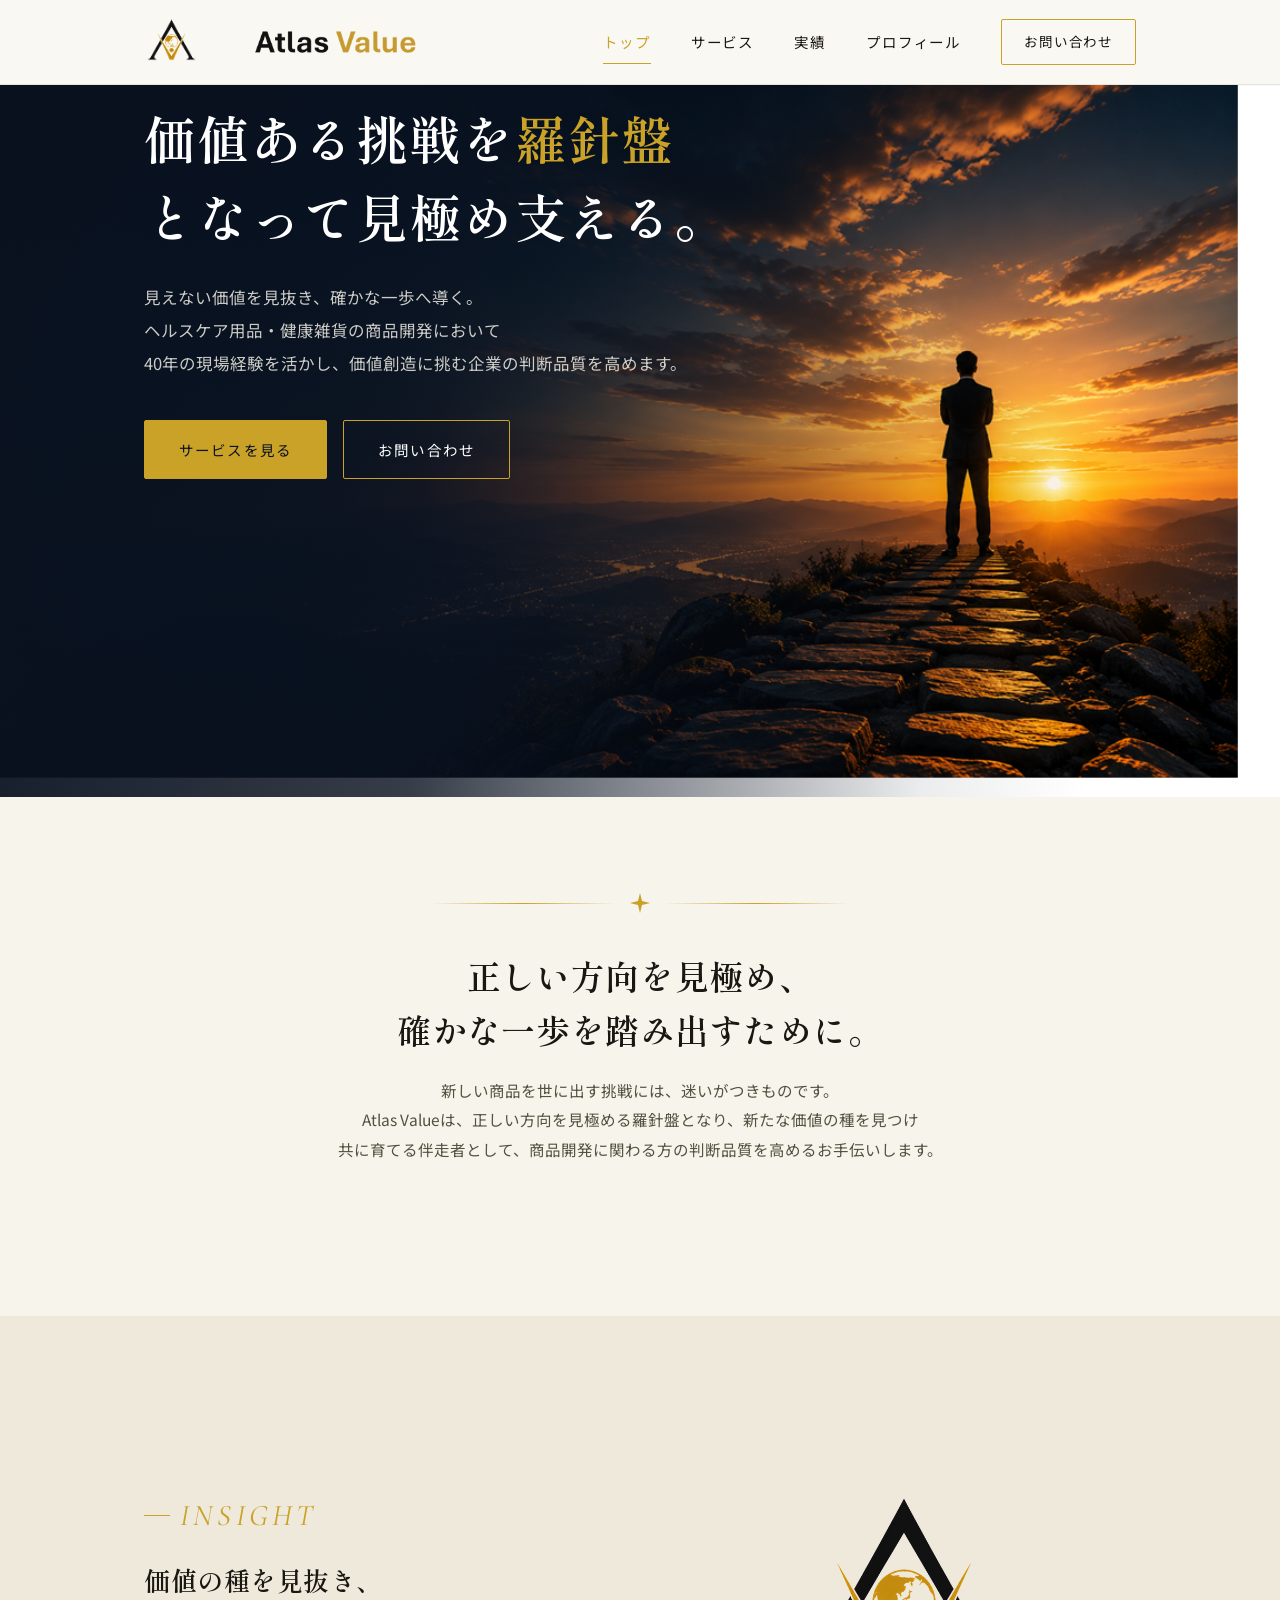
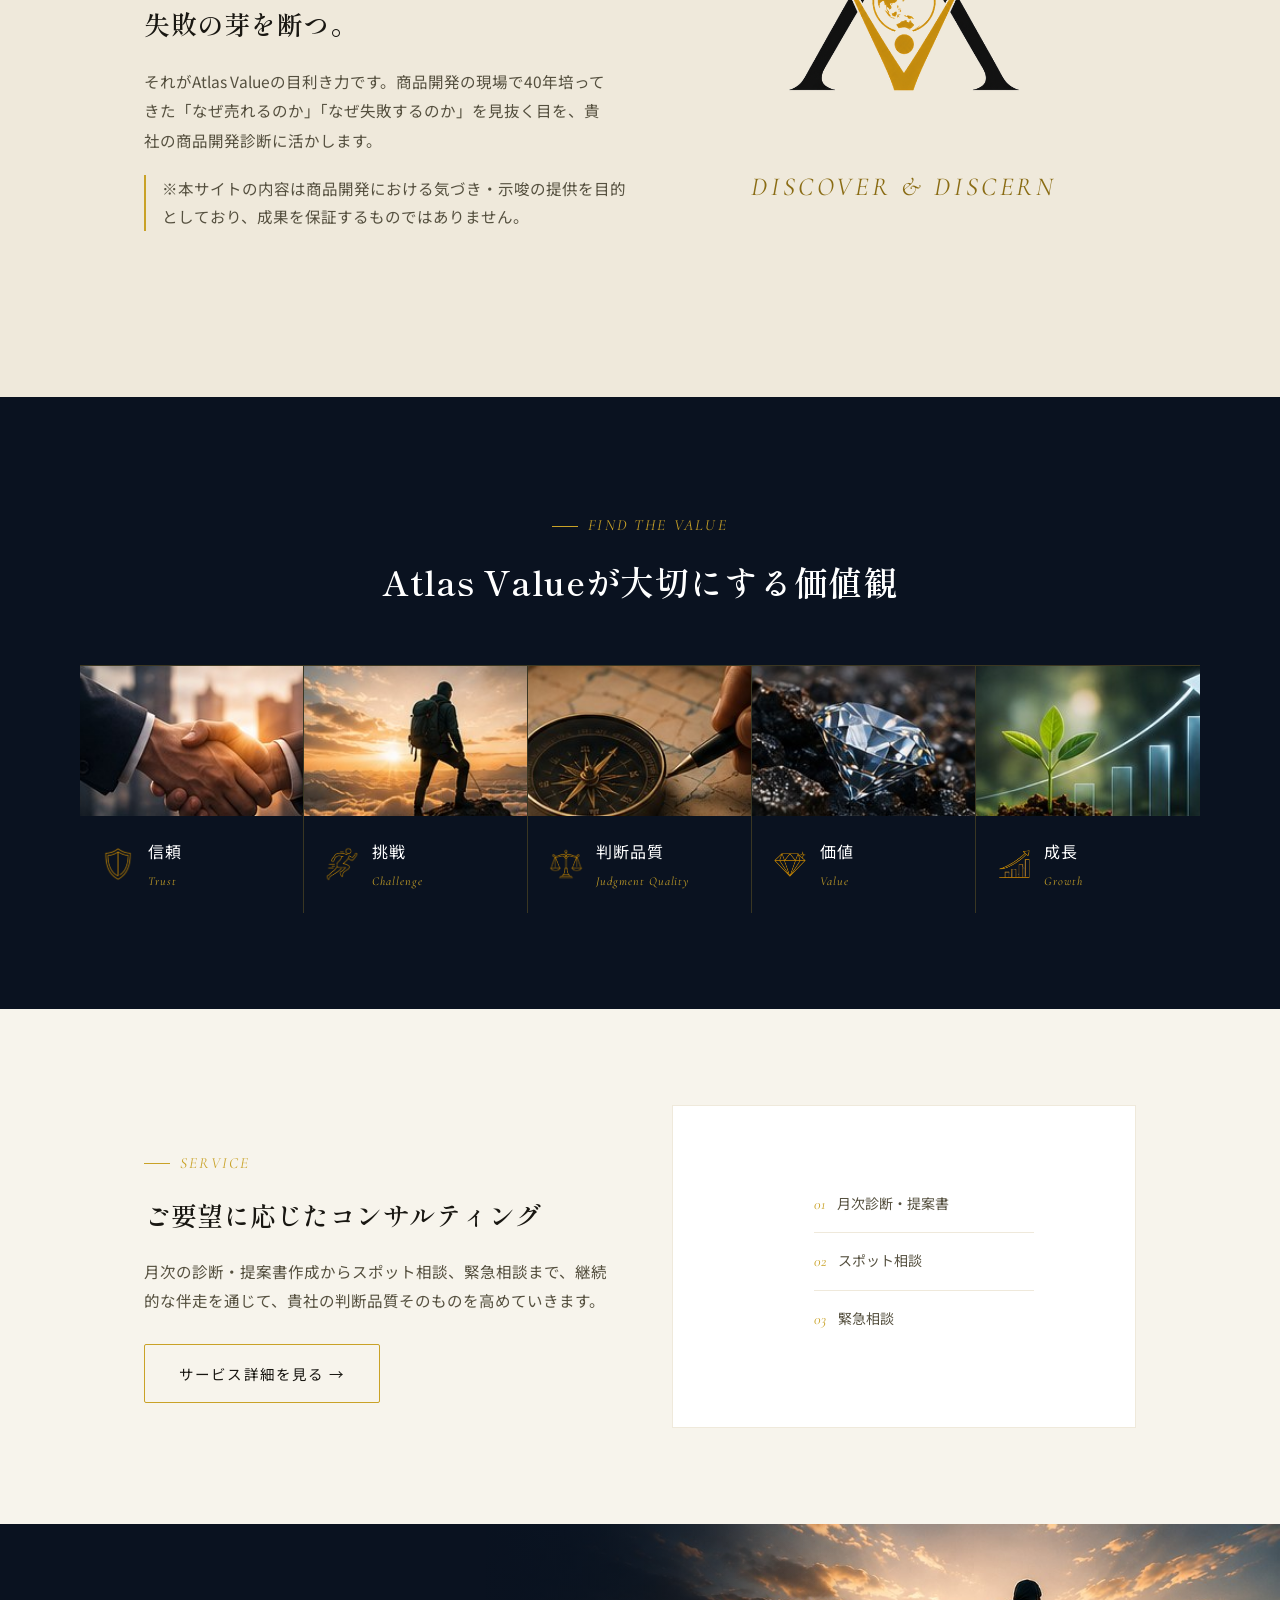
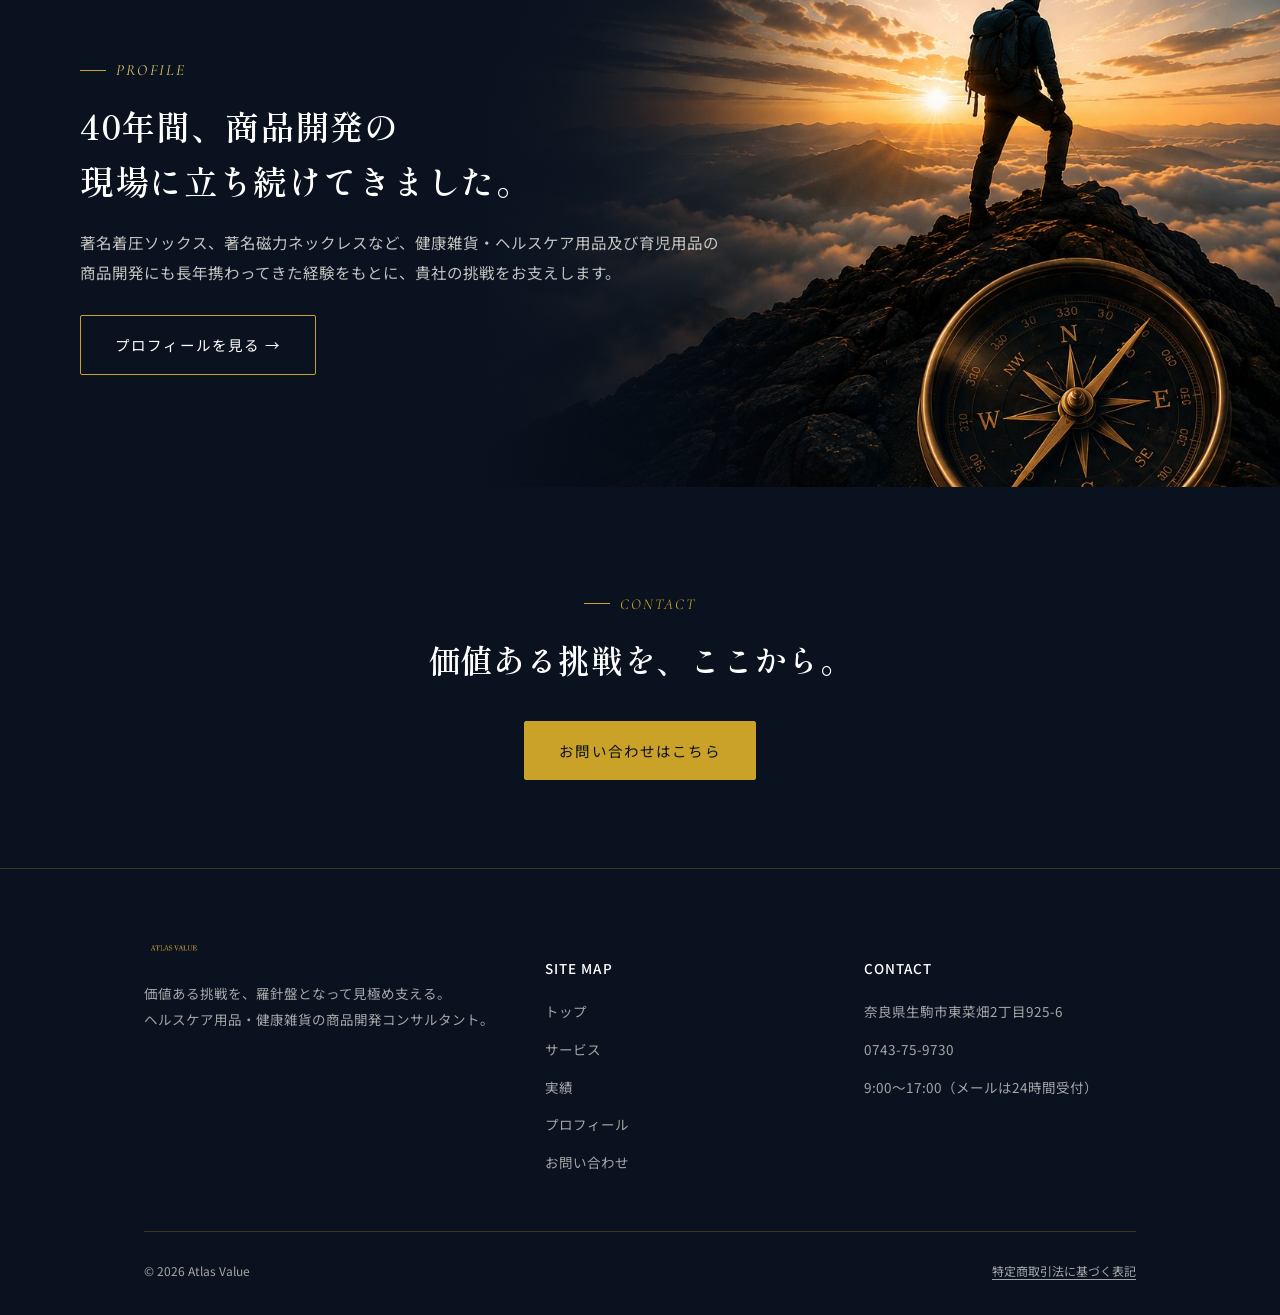
==== index.html @ 28e2bb45 "Add files via upload" ====
<!DOCTYPE html>
<html lang="ja">
<head>
<meta charset="UTF-8">
<meta name="viewport" content="width=device-width, initial-scale=1.0">
<title>Atlas Value（アトラスバリュー）| 価値ある挑戦を羅針盤となって見極め支える。</title>
<meta name="description" content="Atlas Valueは、ヘルスケア用品・健康雑貨の商品開発に40年携わってきた経験をもとに、中小企業の商品開発診断を伴走支援するコンサルティングです。">
<link rel="icon" href="favicon.png">
<link rel="stylesheet" href="css/style.css?v=19">
</head>
<body>

<header class="site-header">
  <div class="wrap">
    <a href="index.html" class="brand">
      <img src="images/logo-mark-dark.png" alt="Atlas Value" class="mark">
      <img src="images/logo-wordmark-sans-dark.png" alt="Atlas Value" class="wordmark">
    </a>
    <nav class="main-nav">
      <a href="index.html" class="current">トップ</a>
      <a href="service.html">サービス</a>
      <a href="results.html">実績</a>
      <a href="profile.html">プロフィール</a>
      <a href="contact.html#form" class="nav-cta">お問い合わせ</a>
    </nav>
  </div>
</header>

<section class="hero hero-image">
  <img src="brand-assets/01_Hero_BrandBoard.png" alt="" class="hero-bg-photo">
  <div class="hero-photo-overlay"></div>
  <div class="wrap">
    <div class="hero-copy">
      <p class="eyebrow">ATLAS VALUE</p>
      <h1>価値ある挑戦を<span class="accent">羅針盤</span><br class="br-desktop">となって<br class="br-mobile">見極め支える。</h1>
      <p class="lead">見えない価値を見抜き、確かな一歩へ導く。<br class="br-desktop">ヘルスケア用品・健康雑貨の商品開発において<br class="br-desktop">40年の現場経験を活かし、価値創造に挑む企業の判断品質を高めます。</p>
      <div class="hero-actions">
        <a href="service.html" class="btn btn-solid">サービスを見る</a>
        <a href="contact.html#form" class="btn btn-outline">お問い合わせ</a>
      </div>
    </div>
  </div>
</section>

<section>
  <div class="wrap">
    <div class="compass-divider">
      <span class="line"></span>
      <svg width="20" height="20" viewBox="0 0 20 20"><path d="M10 0 L12 8 L20 10 L12 12 L10 20 L8 12 L0 10 L8 8 Z" fill="#c9a227"/></svg>
      <span class="line"></span>
    </div>
    <div class="section-head" style="margin-top:36px;">
      <h2>正しい方向を見極め、<br class="br-desktop">確かな一歩を踏み出すために。</h2>
      <p>新しい商品を世に出す挑戦には、迷いがつきものです。<br class="br-desktop">Atlas Valueは、正しい方向を見極める<span class="nowrap-word">羅針盤</span>となり、新たな価値の種を見つけ<br class="br-desktop">共に育てる伴走者として、商品開発に関わる方の判断品質を高めるお手伝いします。</p>
    </div>
  </div>
</section>

<section class="on-cream-dim">
  <div class="wrap">
    <div class="feature-grid">
      <div class="feature-text">
        <p class="eyebrow eyebrow-lg">INSIGHT</p>
        <h2>価値の種を見抜き、<br>失敗の芽を断つ。</h2>
        <p>それがAtlas Valueの目利き力です。商品開発の現場で40年培ってきた「なぜ売れるのか」「なぜ失敗するのか」を見抜く目を、貴社の商品開発診断に活かします。</p>
        <p class="note"><span class="note-em">※本サイトの内容は商品開発における気づき・示唆の提供を目的</span><br class="note-br">としており、成果を保証するものではありません。</p>
      </div>
      <div class="feature-media">
        <div class="media-panel media-panel-flat">
          <img class="panel-mark panel-mark-lg" src="images/logo-mark-dark.png" alt="Atlas Value ロゴマーク">
          <p class="panel-caption">DISCOVER &amp; DISCERN</p>
        </div>
      </div>
    </div>
  </div>
</section>

<section class="on-navy">
  <div class="wrap">
    <div class="section-head">
      <p class="eyebrow" style="justify-content:center;">FIND THE VALUE</p>
      <h2>Atlas Valueが大切にする<br class="br-phone">価値観</h2>
    </div>
  </div>
  <div class="wrap" style="padding:0;">
    <div class="values-row-photo">
      <div class="value-photo-card">
        <img class="value-photo" src="images/value-photo-trust.jpg" alt="信頼">
        <div class="value-info">
          <img class="value-icon" src="images/value-icon-trust.png" alt="信頼">
          <div class="value-titles">
            <span class="value-jp">信頼</span>
            <span class="value-en">Trust</span>
          </div>
        </div>
      </div>
      <div class="value-photo-card">
        <img class="value-photo" src="images/value-photo-challenge.jpg" alt="挑戦">
        <div class="value-info">
          <img class="value-icon" src="images/value-icon-challenge.png" alt="挑戦">
          <div class="value-titles">
            <span class="value-jp">挑戦</span>
            <span class="value-en">Challenge</span>
          </div>
        </div>
      </div>
      <div class="value-photo-card">
        <img class="value-photo" src="images/value-photo-judgment.jpg" alt="判断品質">
        <div class="value-info">
          <img class="value-icon" src="images/value-icon-judgment.png" alt="判断品質">
          <div class="value-titles">
            <span class="value-jp">判断品質</span>
            <span class="value-en">Judgment Quality</span>
          </div>
        </div>
      </div>
      <div class="value-photo-card">
        <img class="value-photo" src="images/value-photo-value.jpg" alt="価値">
        <div class="value-info">
          <img class="value-icon" src="images/value-icon-value.png" alt="価値">
          <div class="value-titles">
            <span class="value-jp">価値</span>
            <span class="value-en">Value</span>
          </div>
        </div>
      </div>
      <div class="value-photo-card">
        <img class="value-photo" src="images/value-photo-growth.jpg" alt="成長">
        <div class="value-info">
          <img class="value-icon" src="images/value-icon-growth.png" alt="成長">
          <div class="value-titles">
            <span class="value-jp">成長</span>
            <span class="value-en">Growth</span>
          </div>
        </div>
      </div>
    </div>
  </div>
</section>

<section>
  <div class="wrap">
    <div class="feature-grid reverse">
      <div class="feature-media">
        <div class="media-panel">
          <ul class="panel-list">
            <li><a href="service.html#monthly" style="display:flex; align-items:baseline; gap:12px; color:inherit;"><span class="n">01</span>月次診断・提案書</a></li>
            <li><a href="service.html#spot" style="display:flex; align-items:baseline; gap:12px; color:inherit;"><span class="n">02</span>スポット相談</a></li>
            <li><a href="service.html#emergency" style="display:flex; align-items:baseline; gap:12px; color:inherit;"><span class="n">03</span>緊急相談</a></li>
          </ul>
        </div>
      </div>
      <div class="feature-text">
        <p class="eyebrow">SERVICE</p>
        <h2>ご要望に応じた<span class="nowrap-word">コンサルティング</span></h2>
        <p>月次の診断・提案書作成からスポット相談、緊急相談まで、継続的な伴走を通じて、貴社の判断品質そのものを高めていきます。</p>
        <div style="margin-top:28px;"><a href="service.html" class="btn btn-outline" style="border-color:var(--gold); color:var(--ink);">サービス詳細を見る →</a></div>
      </div>
    </div>
  </div>
</section>

<section class="profile-hero-photo">
  <div class="profile-hero-photo-img" role="img" aria-label="山頂に立ち、コンパスを手に方向を見極める登山者"></div>
  <div class="wrap profile-hero-photo-grid">
    <div class="profile-hero-photo-text">
      <p class="eyebrow">PROFILE</p>
      <h2>40年間、商品開発の<br>現場に立ち続けてきました。</h2>
      <p>著名着圧ソックス、著名磁力ネックレスなど、健康<br class="br-phone">雑貨・ヘルスケア用品及び育児用品の<br class="br-desktop">商品開発にも<br class="br-phone">長年携わってきた経験をもとに、貴社の挑戦をお支<br class="br-phone">えします。</p>
      <div style="margin-top:28px;"><a href="profile.html" class="btn btn-outline">プロフィールを見る →</a></div>
    </div>
  </div>
</section>

<section class="cta-band">
  <div class="wrap">
    <p class="eyebrow" style="justify-content:center;">CONTACT</p>
    <h2>価値ある挑戦を、ここから。</h2>
    <div class="btn-row">
      <a href="contact.html#form" class="btn btn-solid">お問い合わせはこちら</a>
    </div>
  </div>
</section>

<footer class="site-footer">
  <div class="wrap">
    <div class="footer-top">
      <div class="footer-brand">
        <img src="images/logo-wordmark-serif.png" alt="Atlas Value">
        <p>価値ある挑戦を、羅針盤となって見極め支える。<br>ヘルスケア用品・健康雑貨の商品開発コンサルタント。</p>
      </div>
      <div class="footer-col">
        <h5>SITE MAP</h5>
        <a href="index.html">トップ</a>
        <a href="service.html">サービス</a>
        <a href="results.html">実績</a>
        <a href="profile.html">プロフィール</a>
        <a href="contact.html#form">お問い合わせ</a>
      </div>
      <div class="footer-col">
        <h5>CONTACT</h5>
        <span>奈良県生駒市東菜畑2丁目925-6</span>
        <span>0743-75-9730</span>
        <span>9:00〜17:00（メールは24時間受付）</span>
      </div>
    </div>
    <div class="footer-bottom">
      <span>&copy; 2026 Atlas Value</span>
      <a href="contact.html#legal">特定商取引法に基づく表記</a>
    </div>
  </div>
</footer>

</body>
</html>
---- css/style.css ----
@import url('https://fonts.googleapis.com/css2?family=Shippori+Mincho:wght@400;500;600;700;800&family=Cormorant+Garamond:ital,wght@0,400;0,500;0,600;1,400&family=Noto+Sans+JP:wght@300;400;500;600;700&display=swap');

/* ===== Design tokens ===== */
:root {
  --navy-deep: #0a1220;
  --navy: #101c30;
  --navy-mid: #16233c;
  --navy-line: rgba(201, 162, 39, 0.25);
  --gold: #c9a227;
  --gold-light: #e6c766;
  --gold-soft: rgba(201, 162, 39, 0.12);
  --cream: #f7f4ec;
  --cream-dim: #efe9db;
  --ink: #191712;
  --ink-soft: #55503f;
  --white: #ffffff;

  --font-display: "Shippori Mincho", serif;
  --font-en: "Cormorant Garamond", serif;
  --font-body: "Noto Sans JP", sans-serif;

  --max-w: 1120px;
  --gutter: clamp(24px, 5vw, 64px);
}

* { box-sizing: border-box; }
html { scroll-behavior: smooth; }

body {
  margin: 0;
  font-family: var(--font-body);
  color: var(--ink);
  background: var(--cream);
  line-height: 1.9;
  -webkit-font-smoothing: antialiased;
}

img { max-width: 100%; display: block; }
a { color: inherit; text-decoration: none; }

.wrap {
  max-width: var(--max-w);
  margin: 0 auto;
  padding-left: var(--gutter);
  padding-right: var(--gutter);
}

h1, h2, h3, h4 {
  font-family: var(--font-display);
  font-weight: 600;
  margin: 0;
  letter-spacing: 0.02em;
}

.eyebrow {
  display: inline-flex;
  align-items: center;
  gap: 10px;
  font-family: var(--font-en);
  font-style: italic;
  font-size: 15px;
  letter-spacing: 0.14em;
  color: var(--gold);
  margin-bottom: 14px;
}
.eyebrow::before {
  content: "";
  width: 26px;
  height: 1px;
  background: var(--gold);
  display: inline-block;
}
.eyebrow.eyebrow-lg {
  font-size: 30px;
  color: #8a6c14;
}

/* ===== Compass divider — signature motif ===== */
.compass-divider {
  display: flex;
  align-items: center;
  justify-content: center;
  gap: 14px;
  margin: 0 auto;
  width: 100%;
  max-width: 420px;
}
.compass-divider .line { flex: 1; height: 1px; background: linear-gradient(90deg, transparent, var(--gold), transparent); }
.compass-divider svg { flex-shrink: 0; }

/* ===== Header ===== */
.site-header {
  position: sticky;
  top: 0;
  z-index: 100;
  background: rgba(250, 248, 242, 0.96);
  backdrop-filter: blur(6px);
  border-bottom: 1px solid rgba(25, 23, 18, 0.09);
  box-shadow: 0 1px 0 rgba(25, 23, 18, 0.02);
}
.site-header .wrap {
  display: flex;
  align-items: center;
  justify-content: space-between;
  height: 84px;
}
.brand {
  display: flex;
  align-items: center;
  gap: 12px;
}
.brand img.mark { height: 55px; width: auto; }
.brand img.wordmark { height: 132px; width: auto; }

nav.main-nav { display: flex; align-items: center; gap: 40px; }
nav.main-nav a {
  color: var(--ink);
  font-size: 14.5px;
  letter-spacing: 0.06em;
  position: relative;
  padding: 6px 0;
  transition: color .25s ease;
}
nav.main-nav a:hover { color: var(--gold); }
nav.main-nav a.current { color: var(--gold); }
nav.main-nav a.current::after {
  content: "";
  position: absolute;
  left: 0; right: 0; bottom: -2px;
  height: 1px;
  background: var(--gold);
}
.nav-cta {
  border: 1px solid var(--gold);
  padding: 9px 22px !important;
  border-radius: 2px;
  font-size: 13.5px !important;
  color: var(--ink) !important;
}
.nav-cta:hover { background: var(--gold); color: var(--navy-deep) !important; }

.nav-toggle { display: none; }

/* ===== Hero ===== */
.hero {
  position: relative;
  background: var(--navy-deep);
  color: var(--white);
  overflow: hidden;
}
.hero-bg-photo {
  position: absolute;
  inset: 0;
  width: 100%;
  height: 100%;
  object-fit: cover;
  object-position: right center;
  z-index: 1;
}
.hero-photo-overlay {
  position: absolute;
  inset: 0;
  z-index: 2;
  background: linear-gradient(90deg,
    rgba(10,18,32,0.94) 0%,
    rgba(10,18,32,0.82) 32%,
    rgba(10,18,32,0.35) 58%,
    rgba(10,18,32,0.08) 72%,
    rgba(10,18,32,0) 85%);
}
/* HERO-FIX-10 */
.hero .wrap {
  position: relative;
  z-index: 3;
  min-height: 520px;
  display: flex;
  align-items: flex-start;
  padding-top: 0px;
  padding-bottom: 48px;
}
.hero-copy {
  margin-top: -140px;
}
.hero-copy { max-width: 700px; }
.hero-copy h1 {
  font-size: clamp(34px, 4.4vw, 52px);
  line-height: 1.5;
  color: var(--white);
}
.hero-copy h1 .accent { color: var(--gold); white-space: nowrap; }
.hero-copy p.lead {
  margin-top: 26px;
  font-size: 16.5px;
  color: rgba(247, 244, 236, 0.82);
  max-width: 620px;
  line-height: 2;
}
.hero-actions { margin-top: 40px; display: flex; gap: 16px; flex-wrap: wrap; }

.btn {
  display: inline-block;
  padding: 15px 34px;
  font-size: 14.5px;
  letter-spacing: 0.08em;
  border-radius: 2px;
  transition: all .25s ease;
  border: 1px solid var(--gold);
}
.btn-solid { background: var(--gold); color: var(--navy-deep); }
.btn-solid:hover { background: var(--gold-light); border-color: var(--gold-light); }
.btn-outline { color: var(--white); }
.btn-outline:hover { background: rgba(201,162,39,0.12); }

.hero-visual { position: relative; }
.hero-visual .frame {
  position: relative;
  border: 1px solid var(--navy-line);
  padding: 14px;
}
.hero-visual img { width: 100%; height: auto; display: block; }
.hero-visual .frame::before,
.hero-visual .frame::after {
  content: "";
  position: absolute;
  width: 30px; height: 30px;
  border: 1px solid var(--gold);
}
.hero-visual .frame::before { top: -8px; left: -8px; border-right: none; border-bottom: none; }
.hero-visual .frame::after { bottom: -8px; right: -8px; border-left: none; border-top: none; }

.hero-bg-mark {
  position: absolute;
  right: -8%;
  top: -18%;
  width: 620px;
  opacity: 0.05;
  z-index: 1;
  pointer-events: none;
}

/* ===== Page hero (inner pages) ===== */
.page-hero {
  background: var(--navy-deep);
  color: var(--white);
  padding: 108px 0 64px;
  position: relative;
  overflow: hidden;
}
.page-hero .eyebrow { color: var(--gold-light); }
.page-hero h1 { color: var(--white); font-size: clamp(30px, 3.6vw, 42px); line-height: 1.6; }
.page-hero h1 .accent { color: var(--gold); white-space: nowrap; }
.page-hero p { margin-top: 18px; color: rgba(247,244,236,0.78); max-width: 62ch; font-size: 15.5px; }

.page-hero-grid {
  display: grid;
  grid-template-columns: 1.55fr 0.45fr;
  gap: 40px;
  align-items: center;
}
.page-hero-split h1 { font-size: clamp(28px, 3.1vw, 37px); }
.page-hero-split .page-hero-copy p { max-width: none; }
.page-hero-visual { max-width: 280px; margin: 0 auto; }
.page-hero-visual .frame { margin: 0; }

/* ===== Profile photo hero (index.html PROFILE section) ===== */
.profile-hero-photo {
  position: relative;
  background: var(--navy-deep);
  color: var(--white);
  padding: 0;
  overflow: hidden;
}
.profile-hero-photo-img {
  position: absolute;
  top: 0;
  right: 0;
  width: 62%;
  height: 100%;
  background-image: url('../images/profile-compass-bg.jpg');
  background-repeat: no-repeat;
  background-size: 148% auto;
  background-position: 100% center;
  z-index: 1;
}
.profile-hero-photo::before {
  content: "";
  position: absolute;
  inset: 0;
  background: linear-gradient(90deg,
    var(--navy-deep) 0%,
    var(--navy-deep) 36%,
    rgba(10, 18, 32, 0.55) 50%,
    rgba(10, 18, 32, 0) 66%);
  z-index: 2;
}
.profile-hero-photo-grid {
  position: relative;
  z-index: 3;
  padding: 112px 0;
}
.profile-hero-photo-text { max-width: 640px; }
.profile-hero-photo-text .eyebrow { color: var(--gold-light); }
.profile-hero-photo-text h2 { color: var(--white); font-size: clamp(26px, 3vw, 34px); line-height: 1.6; }
.profile-hero-photo-text p { margin-top: 20px; color: rgba(247,244,236,0.78); font-size: 15.5px; }
.profile-hero-photo-text .btn-outline { border-color: var(--gold); color: var(--white); }
@media (max-width: 860px) {
  .profile-hero-photo-img { position: static; width: 100%; height: 260px; }
  .profile-hero-photo::before { display: none; }
  .profile-hero-photo-grid { padding: 48px 0; }
  .profile-hero-photo-text { max-width: none; }
}

/* ===== Results photo hero (results.html page-hero) ===== */
.results-hero-photo {
  position: relative;
  background: var(--navy-deep);
  color: var(--white);
  padding: 0;
  overflow: hidden;
}
.results-hero-photo-img {
  position: absolute;
  top: 0;
  right: 0;
  width: 62%;
  height: 100%;
  background-image: url('../images/results-hero-bg.jpg');
  background-repeat: no-repeat;
  background-size: 180% auto;
  background-position: 100% 32%;
  z-index: 1;
}
.results-hero-photo::before {
  content: "";
  position: absolute;
  inset: 0;
  background: linear-gradient(90deg,
    var(--navy-deep) 0%,
    var(--navy-deep) 36%,
    rgba(10, 18, 32, 0.55) 50%,
    rgba(10, 18, 32, 0) 66%);
  z-index: 2;
}
.results-hero-photo-grid {
  position: relative;
  z-index: 3;
  padding: 112px 0;
}
.results-hero-photo-text { max-width: 580px; }
.results-hero-photo-text .eyebrow { color: var(--gold-light); }
.results-hero-photo-text h1 { color: var(--white); }
.results-hero-photo-text p { color: rgba(247,244,236,0.78); }
@media (max-width: 860px) {
  .results-hero-photo-img { position: static; width: 100%; height: 260px; }
  .results-hero-photo::before { display: none; }
  .results-hero-photo-grid { padding: 48px 0; }
  .results-hero-photo-text { max-width: none; }
}

/* ===== Profile page hero photo (profile.html page-hero) ===== */
.profile-page-hero-photo {
  position: relative;
  background: var(--navy-deep);
  color: var(--white);
  padding: 0;
  overflow: hidden;
}
.profile-page-hero-photo-img {
  position: absolute;
  top: 0;
  right: 0;
  width: 62%;
  height: 100%;
  background-image: url('../images/profile-page-hero-bg.jpg');
  background-repeat: no-repeat;
  background-size: 130% auto;
  background-position: 70% center;
  z-index: 1;
}
.profile-page-hero-photo::before {
  content: "";
  position: absolute;
  inset: 0;
  background: linear-gradient(90deg,
    var(--navy-deep) 0%,
    var(--navy-deep) 36%,
    rgba(10, 18, 32, 0.55) 50%,
    rgba(10, 18, 32, 0) 66%);
  z-index: 2;
}
.profile-page-hero-photo-grid {
  position: relative;
  z-index: 3;
  padding: 112px 0;
}
.profile-page-hero-photo-text { max-width: 580px; }
.profile-page-hero-photo-text .eyebrow { color: var(--gold-light); }
.profile-page-hero-photo-text h1 { color: var(--white); }
.profile-page-hero-photo-text p { color: rgba(247,244,236,0.78); }
@media (max-width: 860px) {
  .profile-page-hero-photo-img { position: static; width: 100%; height: 260px; }
  .profile-page-hero-photo::before { display: none; }
  .profile-page-hero-photo-grid { padding: 48px 0; }
  .profile-page-hero-photo-text { max-width: none; }
}

/* ===== Contact photo hero (contact.html page-hero) ===== */
.contact-hero-photo {
  position: relative;
  background: var(--navy-deep);
  color: var(--white);
  padding: 0;
  overflow: hidden;
}
.contact-hero-photo-img {
  position: absolute;
  top: 0;
  right: 0;
  width: 62%;
  height: 100%;
  background-image: url('../images/contact-hero-bg.jpg');
  background-repeat: no-repeat;
  background-size: 140% auto;
  background-position: 60% center;
  z-index: 1;
}
.contact-hero-photo::before {
  content: "";
  position: absolute;
  inset: 0;
  background: linear-gradient(90deg,
    var(--navy-deep) 0%,
    var(--navy-deep) 36%,
    rgba(10, 18, 32, 0.55) 50%,
    rgba(10, 18, 32, 0) 66%);
  z-index: 2;
}
.contact-hero-photo-grid {
  position: relative;
  z-index: 3;
  padding: 32px 0;
}
.contact-hero-photo-text { max-width: 620px; }
.contact-hero-photo-text .eyebrow { color: var(--gold-light); }
.contact-hero-photo-text h1 { color: var(--white); }
.contact-hero-photo-text p { color: rgba(247,244,236,0.78); }
.trust-row {
  display: flex;
  flex-wrap: wrap;
  margin-top: 32px;
  padding-top: 28px;
  border-top: 1px solid rgba(201, 162, 39, 0.25);
}
.trust-item {
  display: flex;
  align-items: center;
  font-size: 14.5px;
  color: var(--white);
  margin-right: 28px;
  margin-bottom: 12px;
  white-space: nowrap;
}
.trust-item svg { flex: none; width: 18px; height: 18px; margin-right: 8px; }
@media (max-width: 860px) {
  .contact-hero-photo-img { position: static; width: 100%; height: 260px; }
  .contact-hero-photo::before { display: none; }
  .contact-hero-photo-grid { padding: 48px 0; }
  .contact-hero-photo-text { max-width: none; }
  .trust-row { flex-direction: column; gap: 12px; }
}

/* ===== Sections ===== */
section { padding: 96px 0; }
section.section-tight-top { padding-top: 8px; }
section.section-tight-bottom { padding-bottom: 24px; }
section.on-navy { background: var(--navy-deep); color: var(--white); }
section.on-cream-dim { background: var(--cream-dim); }
.section-head { text-align: center; max-width: 680px; margin: 0 auto 56px; }
.section-head h2 { font-size: clamp(26px, 3vw, 34px); line-height: 1.6; }
.on-navy .section-head h2 { color: var(--white); }
.section-head p { margin-top: 18px; color: var(--ink-soft); font-size: 15.5px; line-height: 1.9; }
.on-navy .section-head p { color: rgba(247,244,236,0.78); }
.on-navy .section-head p.eyebrow { color: var(--gold); }

/* ===== Values row (5 values) ===== */
.values-row {
  display: grid;
  grid-template-columns: repeat(5, 1fr);
  gap: 0;
  border-top: 1px solid var(--navy-line);
}
.value-item {
  padding: 40px 18px;
  text-align: center;
  border-right: 1px solid var(--navy-line);
}
.value-item:last-child { border-right: none; }
.value-item .vicon { display: block; margin: 0 auto 20px; height: 44px; width: auto; }
.value-item h3 { color: var(--white); font-size: 18px; letter-spacing: 0.12em; }
.value-item p { margin-top: 12px; font-size: 13.5px; color: rgba(247,244,236,0.68); line-height: 1.85; }

/* ===== Values row (photo-based, brand board style) ===== */
.values-row-photo {
  display: grid;
  grid-template-columns: repeat(5, 1fr);
  gap: 0;
  border-top: 1px solid var(--navy-line);
}
.value-photo-card {
  border-right: 1px solid var(--navy-line);
  background: var(--navy-deep);
}
.value-photo-card:last-child { border-right: none; }
.value-photo-card .value-photo {
  width: 100%;
  height: 150px;
  object-fit: cover;
  display: block;
}
.value-photo-card .value-info {
  display: flex;
  align-items: center;
  gap: 12px;
  padding: 20px 20px;
}
.value-photo-card .value-icon {
  width: 36px;
  height: 36px;
  flex-shrink: 0;
}
.value-photo-card .value-titles {
  display: flex;
  flex-direction: column;
  gap: 3px;
}
.value-photo-card .value-jp {
  color: var(--white);
  font-size: 16px;
  letter-spacing: 0.06em;
}
.value-photo-card .value-en {
  font-family: var(--font-en);
  font-style: italic;
  color: var(--gold);
  font-size: 12px;
  letter-spacing: 0.08em;
}

/* ===== Two column feature ===== */
.feature-grid {
  display: grid;
  grid-template-columns: 1fr 1fr;
  gap: 64px;
  align-items: center;
}
.feature-grid > * { min-width: 0; }
.feature-grid.reverse .feature-media { order: 2; }
.feature-media img { border: 1px solid var(--cream-dim); width: 100%; height: auto; display: block; }
.feature-text .eyebrow { color: var(--gold); }
.feature-text h2 { font-size: 26px; line-height: 1.7; }
.feature-text p { margin-top: 20px; color: var(--ink-soft); font-size: 15.5px; }
.origin-compact p { line-height: 1.6; margin-top: 15px; }
.feature-text-full { max-width: none; }

/* ===== Brand visual panels (replace person photography) ===== */
.media-panel {
  background: var(--white);
  border: 1px solid var(--cream-dim);
  display: flex;
  flex-direction: column;
  align-items: center;
  justify-content: center;
  padding: 64px 40px;
  min-height: 300px;
  text-align: center;
}
.media-panel.on-navy-panel { background: var(--navy-deep); border-color: var(--navy-line); }
.media-panel.media-panel-flat { background: transparent; border: none; }
.media-panel .panel-mark { width: 132px; height: auto; border: none; }
.media-panel .panel-mark.panel-mark-lg { width: 264px; }
.media-panel .panel-logotype { margin-top: 22px; width: 220px; height: auto; border: none; }
.media-panel .panel-caption {
  margin-top: 22px;
  font-family: var(--font-en);
  font-style: italic;
  color: #8a6c14;
  font-size: 26px;
  letter-spacing: 0.14em;
}
.media-panel .stat-num {
  font-family: var(--font-en);
  font-style: italic;
  color: var(--gold);
  font-size: 76px;
  line-height: 1;
}
.media-panel .stat-num .stat-unit {
  font-family: var(--font-body);
  font-style: normal;
  color: var(--ink);
  font-size: 26px;
  margin-left: 6px;
}
.media-panel .stat-label {
  margin-top: 20px;
  font-size: 13.5px;
  color: var(--ink-soft);
  max-width: 220px;
  line-height: 1.8;
}
.media-panel .compass-large { width: 64px; height: 64px; }
.media-panel .panel-list {
  width: 100%;
  max-width: 260px;
  text-align: left;
  margin-top: 6px;
}
.media-panel .panel-list li {
  list-style: none;
  display: flex;
  align-items: baseline;
  gap: 12px;
  padding: 14px 0;
  border-top: 1px solid var(--cream-dim);
  font-size: 14px;
  color: var(--ink-soft);
}
.media-panel .panel-list li:first-child { border-top: none; }
.media-panel .panel-list .n { font-family: var(--font-en); font-style: italic; color: var(--gold); font-size: 15px; }

/* ===== Cards ===== */
.card-grid {
  display: grid;
  grid-template-columns: repeat(3, 1fr);
  gap: 32px;
}
.card-grid-4 {
  display: grid;
  grid-template-columns: repeat(4, 1fr);
  gap: 28px;
}
.card {
  background: var(--white);
  border: 1px solid var(--cream-dim);
  padding: 40px 30px;
}
.card .num { font-family: var(--font-en); font-style: italic; color: var(--gold); font-size: 26px; }
.card h3 { margin-top: 14px; font-size: 19px; line-height: 1.6; }
.card p { margin-top: 14px; font-size: 14.5px; color: var(--ink-soft); }
.card .cat-icon { font-family: var(--font-en); font-style: italic; color: var(--gold); font-size: 13px; letter-spacing: 0.1em; }

/* ===== Case study blocks ===== */
.case {
  border-top: 1px solid var(--cream-dim);
  padding: 44px 0;
  display: grid;
  grid-template-columns: 160px 1fr;
  gap: 34px;
}
.case:last-child { border-bottom: 1px solid var(--cream-dim); }
.case .case-index { font-family: var(--font-en); font-style: italic; color: var(--gold); font-size: 42px; line-height: 1; }
.case .case-industry { margin-top: 10px; font-size: 12.5px; letter-spacing: 0.06em; color: var(--ink-soft); }
.case h3 { font-size: 20px; line-height: 1.6; margin-bottom: 18px; }
.case dl { margin: 0; }
.case dt { font-family: var(--font-en); font-style: italic; color: var(--gold); font-size: 14px; margin-top: 16px; }
.case dt:first-child { margin-top: 0; }
.case dd { margin: 6px 0 0; color: var(--ink-soft); font-size: 15px; line-height: 1.85; }

/* ===== Timeline (process flow — genuinely sequential) ===== */
.timeline { position: relative; padding-left: 40px; }
.timeline::before { content: ""; position: absolute; left: 9px; top: 6px; bottom: 6px; width: 1px; background: var(--navy-line); }
.on-cream .timeline::before, .timeline.on-light::before { background: var(--cream-dim); }
.t-item { position: relative; padding-bottom: 44px; }
.t-item:last-child { padding-bottom: 0; }
.t-item::before {
  content: "";
  position: absolute; left: -40px; top: 4px;
  width: 19px; height: 19px; border-radius: 50%;
  background: var(--cream); border: 1px solid var(--gold);
}
.t-item h4 { font-size: 17px; margin-bottom: 8px; }
.t-item p { margin: 0; color: var(--ink-soft); font-size: 14.5px; }

/* ===== Quote / pull ===== */
.pull {
  font-family: var(--font-display);
  font-size: clamp(22px, 2.6vw, 30px);
  line-height: 1.9;
  text-align: center;
  max-width: 800px;
  margin: 0 auto;
}
.pull .gold { color: var(--gold); }

/* ===== Profile ===== */
.profile-hero {
  display: grid;
  grid-template-columns: 380px 1fr;
  gap: 64px;
  align-items: start;
}
.profile-photo { border: 1px solid var(--cream-dim); width: 100%; height: auto; display: block; }
.profile-name-en { font-family: var(--font-en); font-style: italic; color: var(--gold); font-size: 17px; letter-spacing: 0.06em; }
.profile-name { font-size: 30px; margin-top: 8px; }
.profile-role { margin-top: 10px; color: var(--ink-soft); font-size: 14.5px; }
.profile-lead { margin-top: 26px; font-size: 15.5px; color: var(--ink-soft); }

/* ===== CTA band ===== */
.cta-band {
  background: var(--navy-deep);
  color: var(--white);
  text-align: center;
  padding: 88px 0;
  position: relative;
}
.cta-band h2 { color: var(--white); font-size: clamp(24px, 3vw, 32px); line-height: 1.7; }
.cta-band .btn-row { margin-top: 34px; display: flex; justify-content: center; gap: 18px; flex-wrap: wrap; }

/* ===== Form ===== */
.form-block {
  background: var(--white);
  border: 1px solid var(--cream-dim);
  padding: 48px;
}
.form-embed-note {
  border: 1px dashed var(--gold);
  padding: 28px;
  text-align: center;
  color: var(--ink-soft);
  font-size: 14px;
  background: var(--gold-soft);
}
.contact-form .field { margin-bottom: 24px; }
.contact-form label { display: block; font-size: 14.5px; color: var(--ink); margin-bottom: 8px; font-weight: 600; }
.contact-form label .req { color: #b5442e; font-size: 12px; margin-left: 6px; font-weight: 500; }
.contact-form label .opt { color: var(--ink-soft); font-size: 12px; margin-left: 6px; font-weight: 500; }
.contact-form input[type="text"],
.contact-form input[type="email"],
.contact-form textarea {
  width: 100%;
  border: 1px solid var(--cream-dim);
  background: var(--cream);
  padding: 14px 16px;
  font-family: inherit;
  font-size: 15px;
  color: var(--ink);
}
.contact-form input[type="text"]:focus,
.contact-form input[type="email"]:focus,
.contact-form textarea:focus {
  outline: none;
  border-color: var(--gold);
}
.contact-form textarea { resize: vertical; min-height: 160px; }
.contact-form .hp-field { position: absolute; left: -9999px; top: -9999px; }
.contact-form .form-submit { margin-top: 8px; text-align: center; }
.contact-form .form-submit .btn { width: 100%; max-width: 320px; }
.form-error {
  border: 1px solid #b5442e;
  background: #fbeceb;
  color: #8a2f1e;
  padding: 16px 20px;
  margin-bottom: 28px;
  font-size: 14.5px;
}
.contact-methods { display: grid; grid-template-columns: 1fr 1fr; gap: 24px; margin-top: 40px; }
.contact-method { border: 1px solid var(--cream-dim); padding: 26px 28px; }
.contact-method .label { font-family: var(--font-en); font-style: italic; color: var(--navy-deep); font-size: 26px; font-weight: 600; }
.contact-method .value { margin-top: 8px; font-size: 16px; }
.contact-method .value a { color: var(--ink); text-decoration: underline; text-underline-offset: 3px; }
.contact-method .value a:hover { color: var(--gold); }

.legal-table { width: 100%; border-collapse: collapse; margin-top: 10px; }
.legal-table th, .legal-table td { text-align: left; padding: 16px 0; border-bottom: 1px solid var(--cream-dim); font-size: 14.5px; vertical-align: top; }
.legal-table th { width: 200px; color: var(--ink-soft); font-weight: 500; letter-spacing: 0.04em; }

/* ===== Service detail sections ===== */
.service-detail {
  scroll-margin-top: 100px;
  padding-top: 20px;
}
.service-detail .feature-grid {
  align-items: start;
  grid-template-columns: 0.62fr 1.38fr;
}
.service-lead {
  margin-top: 18px;
  font-family: var(--font-display);
  font-size: 19px;
  color: var(--ink);
  font-weight: 600;
  line-height: 1.7;
  white-space: nowrap;
}
.on-navy .service-lead { color: var(--white); }
.detail-list {
  background: var(--white);
  border: 1px solid var(--cream-dim);
  padding: 40px 32px;
  display: grid;
  grid-template-columns: 1fr 1fr 1fr;
  gap: 0 28px;
}
.detail-list .detail-col h4 {
  font-family: var(--font-en);
  font-style: italic;
  color: var(--gold);
  font-size: 14.5px;
  letter-spacing: 0.06em;
  margin: 26px 0 10px;
}
.detail-list .detail-col h4:first-child { margin-top: 0; }
.detail-list .detail-col ul { list-style: none; margin: 0 0 4px; padding: 0; }
.detail-list .detail-col ul li {
  padding: 9px 0;
  border-top: 1px solid var(--cream-dim);
  font-size: 14.5px;
  color: var(--ink-soft);
}
.detail-list .detail-col:last-child ul li { white-space: nowrap; }
.detail-list .detail-col ul li:first-child { border-top: none; }

.note {
  font-size: 12.5px;
  color: var(--ink-soft);
  border-left: 2px solid var(--gold);
  padding-left: 16px;
  margin-top: 30px;
  line-height: 1.8;
  word-break: keep-all;
  overflow-wrap: normal;
}
.on-navy .note { color: rgba(247,244,236,0.65); }
.note-em { white-space: nowrap; }
.nowrap-word { white-space: nowrap; }

/* ===== Footer ===== */
footer.site-footer {
  background: var(--navy-deep);
  color: rgba(247,244,236,0.65);
  padding: 64px 0 32px;
  border-top: 1px solid var(--navy-line);
}
.footer-top { display: grid; grid-template-columns: 1.3fr 1fr 1fr; gap: 48px; padding-bottom: 44px; border-bottom: 1px solid var(--navy-line); }
.footer-brand img { height: 30px; margin-bottom: 18px; }
.footer-brand p { font-size: 13.5px; line-height: 1.9; max-width: 46ch; }
.footer-col h5 { color: var(--white); font-family: var(--font-body); font-weight: 500; font-size: 13.5px; letter-spacing: 0.08em; margin-bottom: 18px; }
.footer-col a, .footer-col span { display: block; font-size: 13.5px; margin-bottom: 12px; color: rgba(247,244,236,0.65); }
.footer-col a:hover { color: var(--gold-light); }
.footer-bottom { display: flex; justify-content: space-between; align-items: center; padding-top: 28px; font-size: 12px; flex-wrap: wrap; gap: 12px; }
.footer-bottom a { text-decoration: underline; text-underline-offset: 3px; }

/* ===== Responsive ===== */
@media (max-width: 960px) {
  nav.main-nav { display: none; }
  .service-detail .feature-grid { grid-template-columns: 1fr; }
  .detail-list { grid-template-columns: 1fr; }
  .page-hero-grid { grid-template-columns: 1fr; gap: 32px; }
  .page-hero-visual { max-width: 220px; }
  .service-lead { white-space: normal; }
  .hero .wrap { min-height: 460px; align-items: flex-start; padding-top: 32px; padding-bottom: 56px; }
  .hero-photo-overlay {
    background: linear-gradient(180deg,
      rgba(10,18,32,0.55) 0%,
      rgba(10,18,32,0.88) 55%,
      rgba(10,18,32,0.94) 100%);
  }
  .hero-bg-photo { object-position: 65% center; }
  .values-row { grid-template-columns: repeat(2, 1fr); }
  .value-item { border-right: none; border-bottom: 1px solid var(--navy-line); }
  .values-row-photo { grid-template-columns: repeat(2, 1fr); }
  .value-photo-card { border-right: none; border-bottom: 1px solid var(--navy-line); }
  .value-photo-card:last-child { grid-column: 1 / -1; max-width: 50%; margin: 0 auto; }
  .note-em { white-space: normal; overflow-wrap: anywhere; }
  .note { word-break: normal; overflow-wrap: anywhere; }
  .note-br { display: none; }
  .br-desktop { display: none; }
  section { padding: 56px 0; }
  section.section-tight-top { padding-top: 8px; }
  section.section-tight-bottom { padding-bottom: 24px; }
  .media-panel { padding: 40px 24px; min-height: 220px; }
  .feature-grid { grid-template-columns: 1fr; gap: 32px; }
  .feature-grid.reverse .feature-media { order: initial; }
  .feature-grid.reverse .feature-text { order: -1; }
  .card-grid { grid-template-columns: 1fr; }
  .card-grid-4 { grid-template-columns: 1fr 1fr; }
  .case { grid-template-columns: 1fr; }
  .profile-hero { grid-template-columns: 1fr; }
  .profile-photo { max-width: 280px; margin: 0 auto; }
  .footer-top { grid-template-columns: 1fr; gap: 32px; }
  .contact-methods { grid-template-columns: 1fr; }
  .legal-table th { width: 130px; }
}

@media (max-width: 560px) {
  .card-grid-4 { grid-template-columns: 1fr; }
}

.br-mobile { display: none; }
@media (max-width: 960px) {
  .br-mobile { display: inline; }
}

.br-phone { display: none; }
@media (max-width: 640px) {
  .br-phone { display: inline; }
}

@media (prefers-reduced-motion: reduce) {
  html { scroll-behavior: auto; }
  * { transition: none !important; }
}

:focus-visible {
  outline: 2px solid var(--gold);
  outline-offset: 3px;
}

/* ===== Fee page ===== */
.fee-intro-box {
  background: var(--white);
  border: 1px solid var(--cream-dim);
  border-left: 3px solid var(--gold);
  padding: 40px 44px;
  max-width: 880px;
  margin: 0 auto;
}
.fee-intro-box .fee-intro-head {
  display: flex;
  align-items: baseline;
  gap: 16px;
  flex-wrap: wrap;
}
.fee-intro-box h3 { font-size: 20px; }
.fee-intro-box .fee-price { font-family: var(--font-en); font-style: italic; color: var(--gold); font-size: 20px; }
.fee-intro-box p { margin-top: 16px; font-size: 14.5px; color: var(--ink-soft); }
.fee-intro-nowrap { white-space: nowrap; }
@media (max-width: 950px) {
  .fee-intro-nowrap { white-space: normal; }
}
.fee-card .cat-icon { display: block; }
.fee-card .fee-price {
  display: block;
  margin-top: 12px;
  font-family: "Meiryo", "Hiragino Kaku Gothic ProN", var(--font-body), sans-serif;
  font-style: normal;
  font-weight: 600;
  color: var(--gold);
  font-size: 19px;
  letter-spacing: 0.01em;
}
.fee-card h3 { margin-top: 10px; }
.fee-card .fee-examples {
  list-style: none;
  margin: 16px 0 0;
  padding: 0;
}
.fee-card .fee-examples li {
  font-size: 14px;
  color: var(--ink-soft);
  padding: 8px 0;
  border-top: 1px solid var(--cream-dim);
}
.fee-card .fee-examples li:first-child { border-top: none; }
@media (max-width: 640px) {
  .fee-intro-box { padding: 32px 26px; }
}

/* ===== service.html OUR APPROACH (生成AI×40年の目利き) ===== */
.ai-approach-h2 { color: var(--white); font-size: clamp(28px, 3.1vw, 37px); line-height: 1.6; margin: 0; }
@media (max-width: 640px) {
  .ai-approach-h2 { font-size: 22px; line-height: 1.55; }
}

/* redeploy trigger */
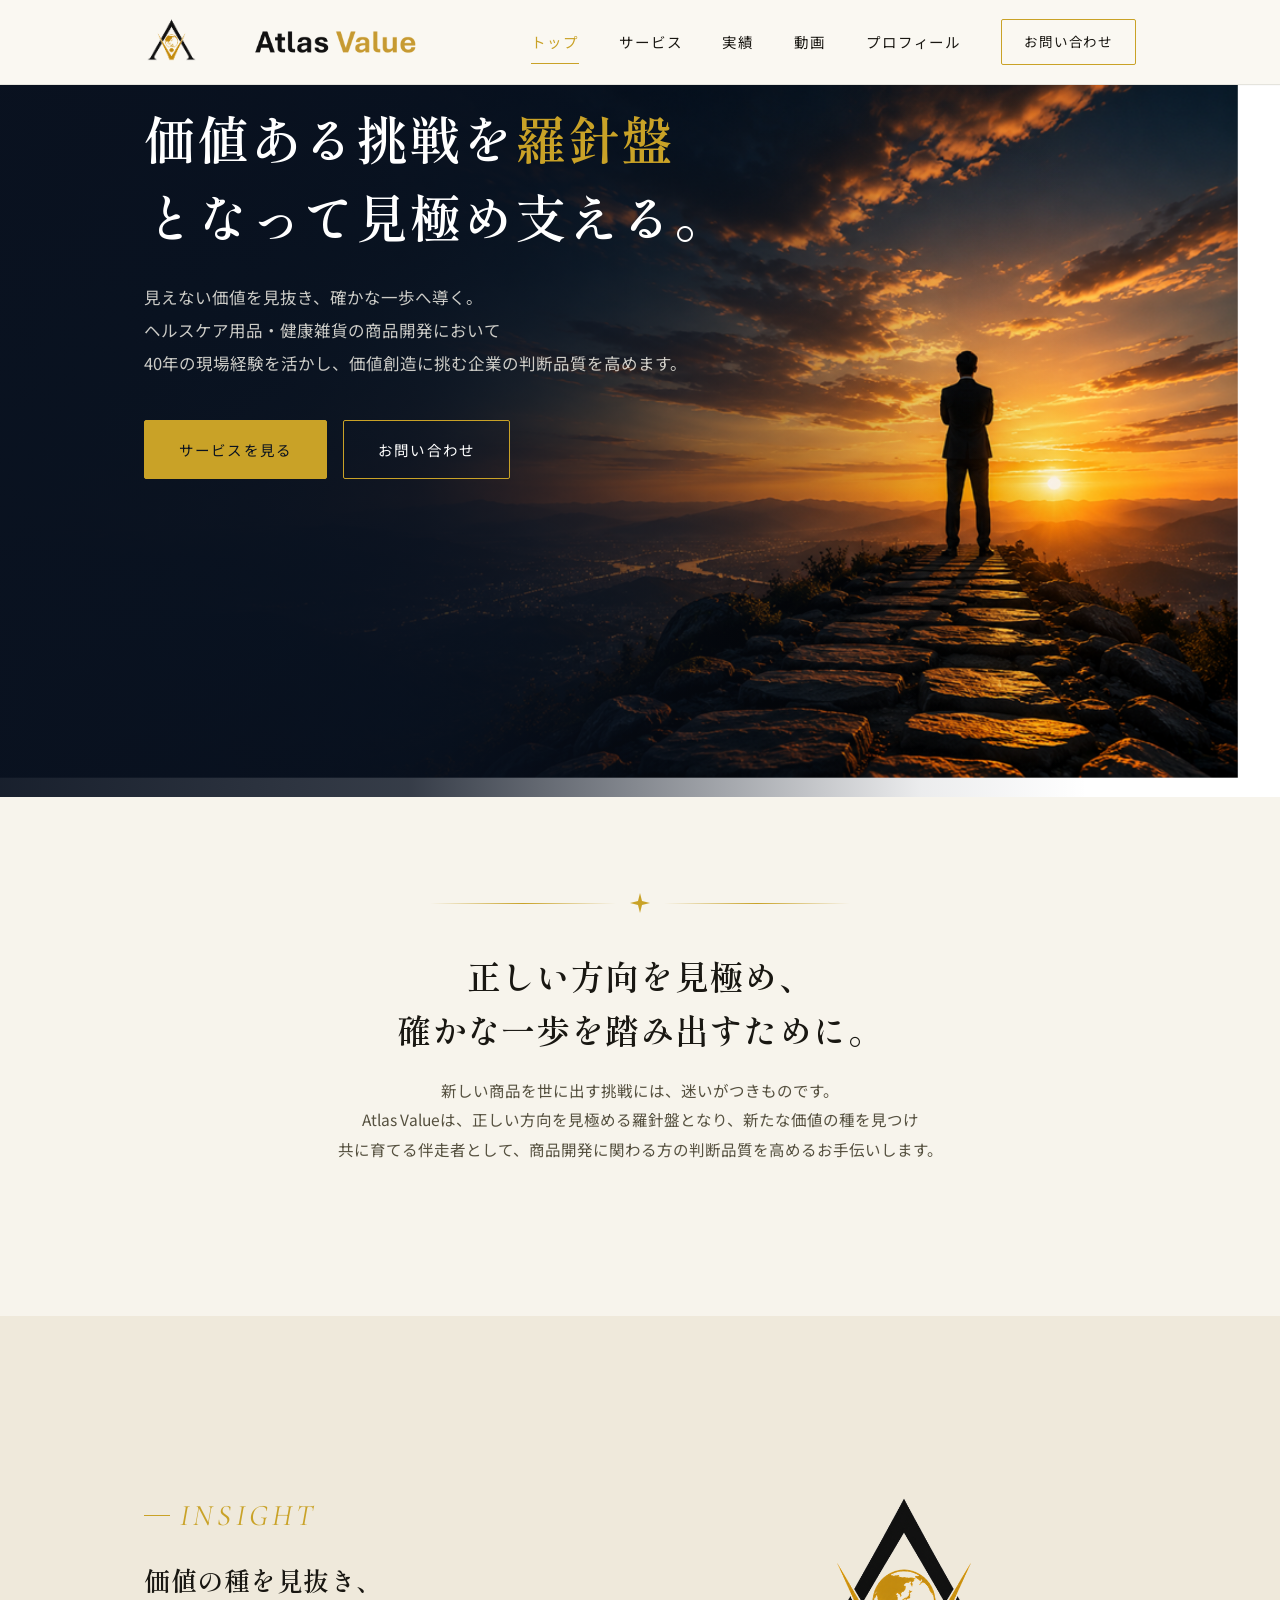
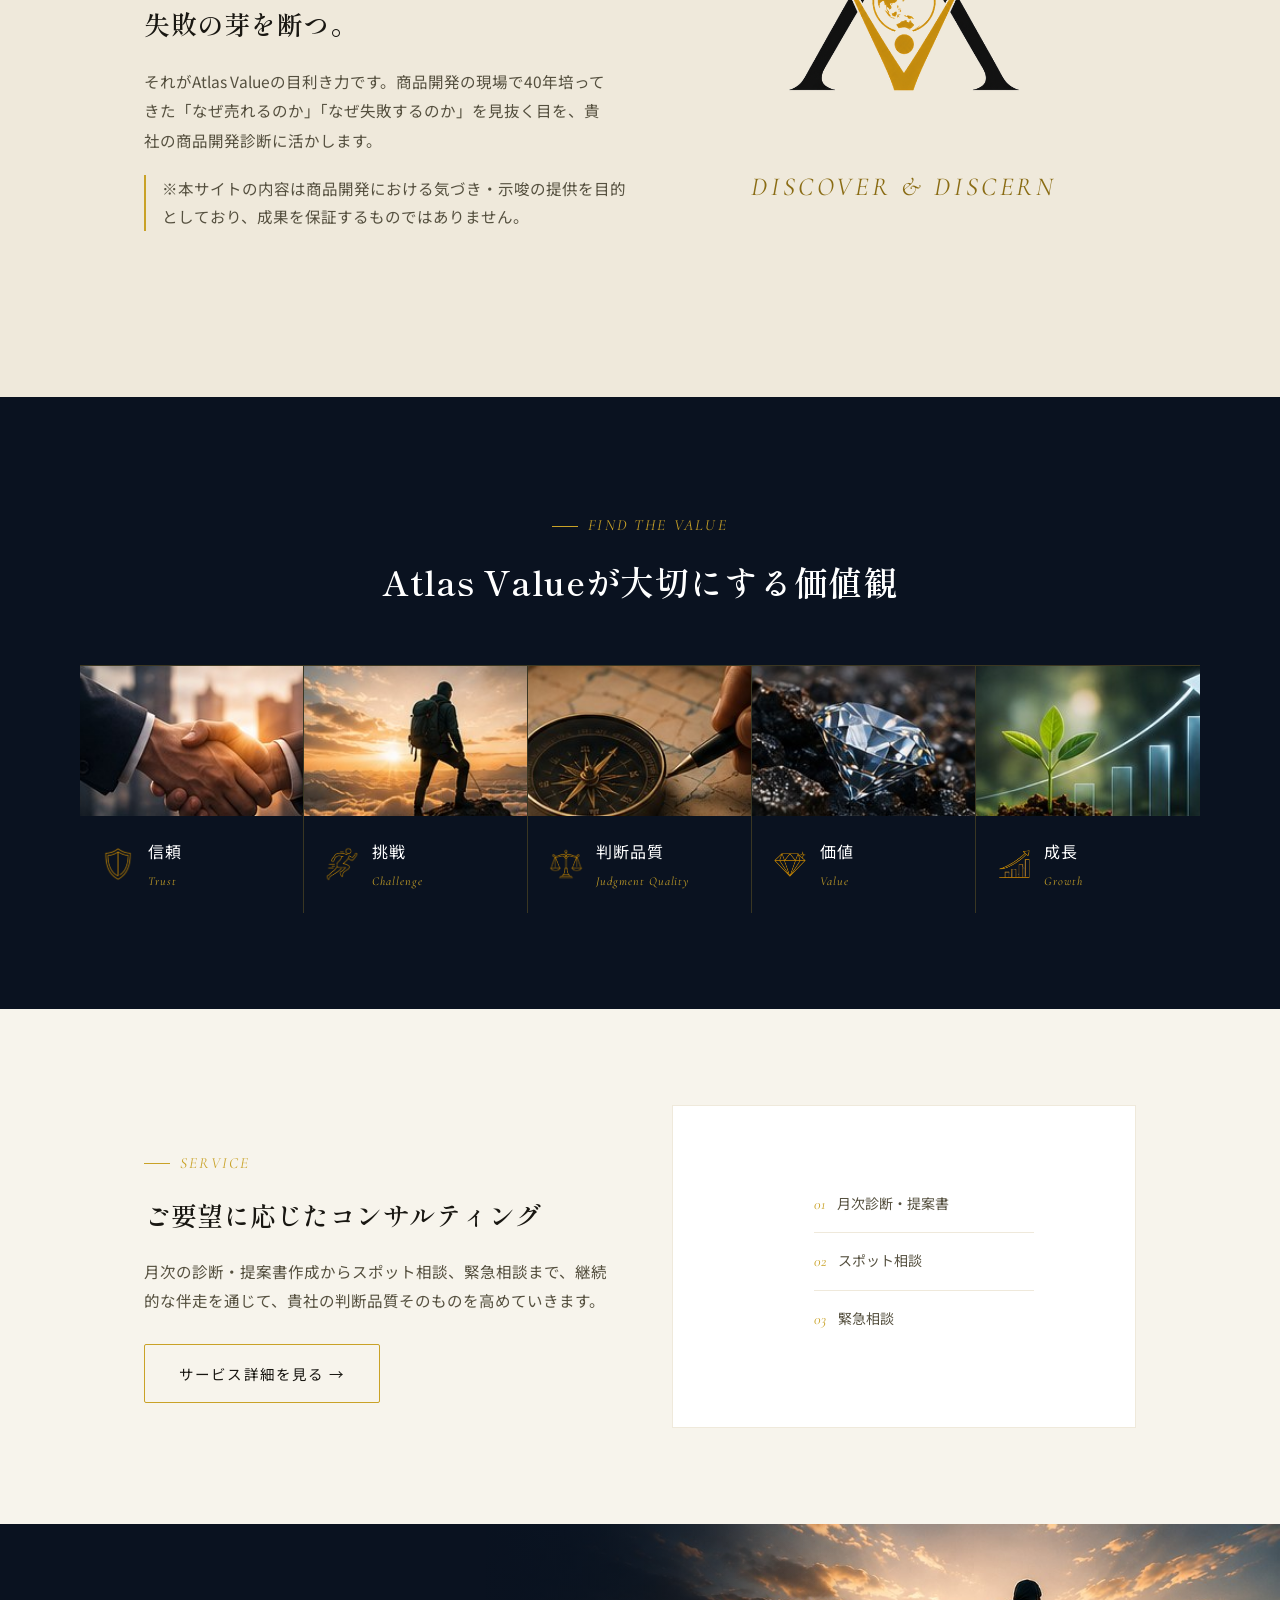
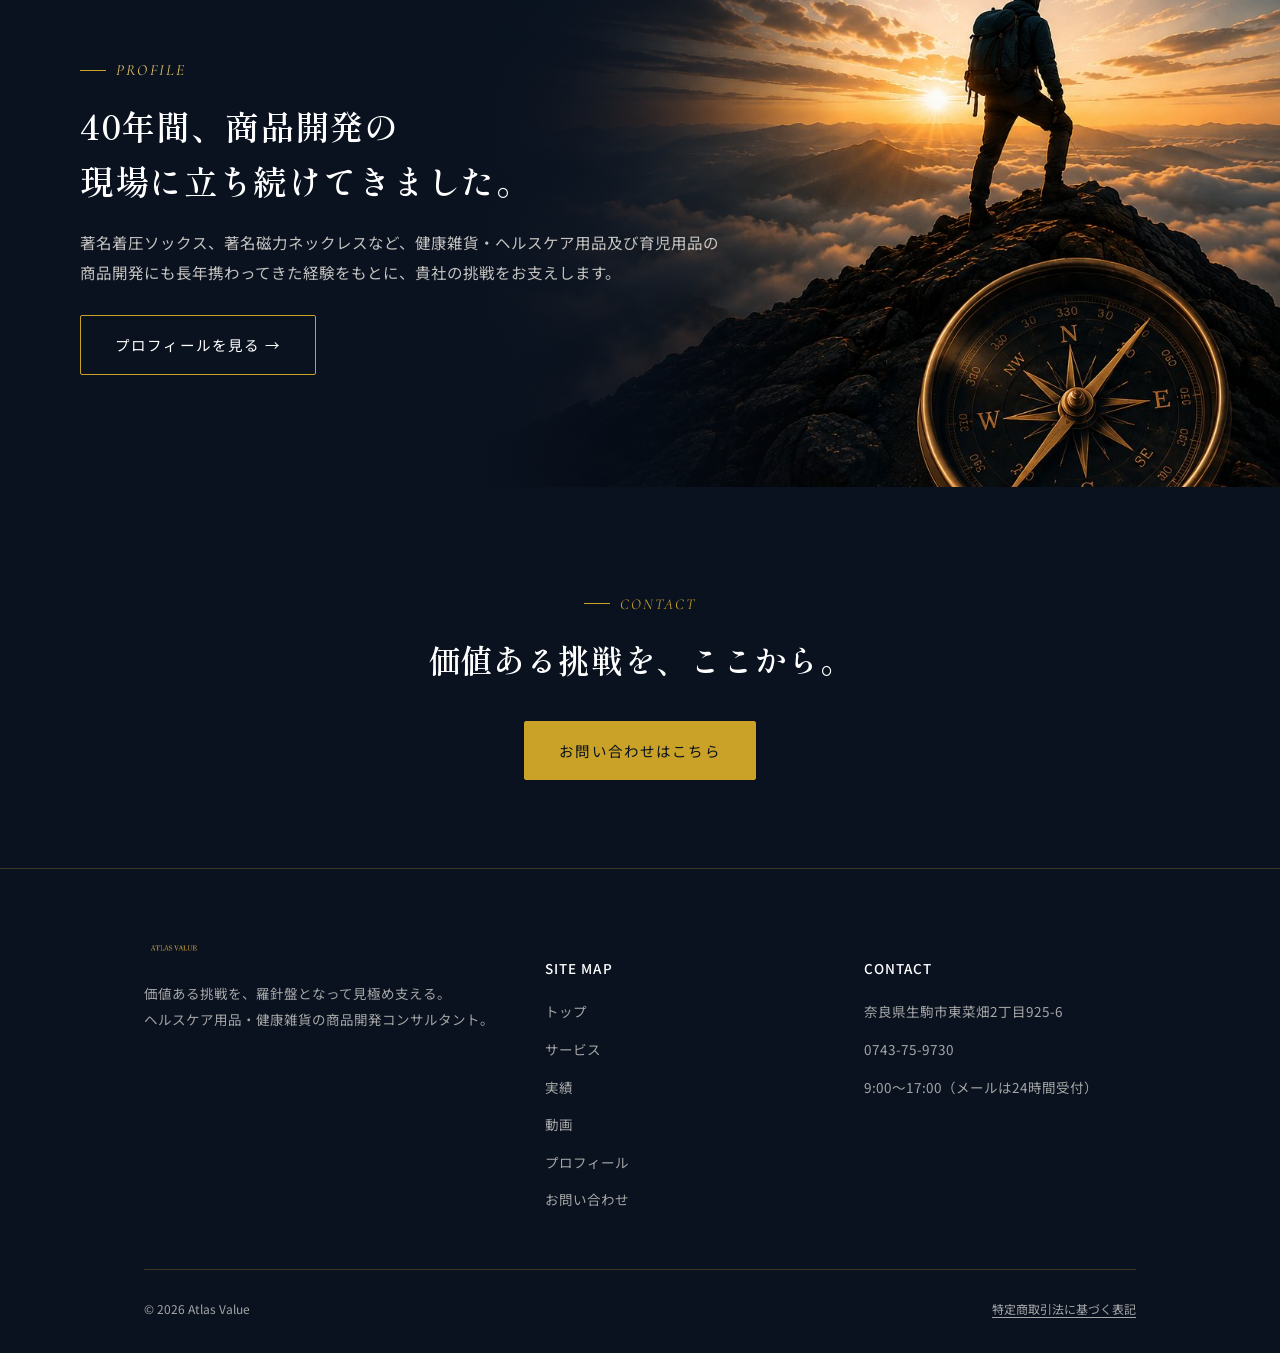
==== commit cf7d6534: "Add files via upload" ====
--- a/index.html
+++ b/index.html
@@ -6,7 +6,7 @@
 <title>Atlas Value（アトラスバリュー）| 価値ある挑戦を羅針盤となって見極め支える。</title>
 <meta name="description" content="Atlas Valueは、ヘルスケア用品・健康雑貨の商品開発に40年携わってきた経験をもとに、中小企業の商品開発診断を伴走支援するコンサルティングです。">
 <link rel="icon" href="favicon.png">
-<link rel="stylesheet" href="css/style.css?v=19">
+<link rel="stylesheet" href="css/style.css?v=22">
 </head>
 <body>
 
@@ -20,6 +20,7 @@
       <a href="index.html" class="current">トップ</a>
       <a href="service.html">サービス</a>
       <a href="results.html">実績</a>
+      <a href="videos.html">動画</a>
       <a href="profile.html">プロフィール</a>
       <a href="contact.html#form" class="nav-cta">お問い合わせ</a>
     </nav>
@@ -194,6 +195,7 @@
         <a href="index.html">トップ</a>
         <a href="service.html">サービス</a>
         <a href="results.html">実績</a>
+        <a href="videos.html">動画</a>
         <a href="profile.html">プロフィール</a>
         <a href="contact.html#form">お問い合わせ</a>
       </div>
--- a/css/style.css
+++ b/css/style.css
@@ -972,4 +972,11 @@
   .ai-approach-h2 { font-size: 22px; line-height: 1.55; }
 }
 
+/* ===== fee.html 05 従業員教育・研修（幅広カード：他4枚の約1.5倍幅・中央寄せ） ===== */
+.fee-card-wide { max-width: 340px; margin: 28px auto 0; }
+
+/* ===== videos.html 再生リスト埋め込み ===== */
+.video-embed { position: relative; width: 100%; max-width: 900px; margin: 0 auto; padding-top: 56.25%; border: 1px solid rgba(20,26,45,0.12); box-shadow: 0 20px 50px rgba(20,26,45,0.12); }
+.video-embed iframe { position: absolute; top: 0; left: 0; width: 100%; height: 100%; border: 0; }
+
 /* redeploy trigger */
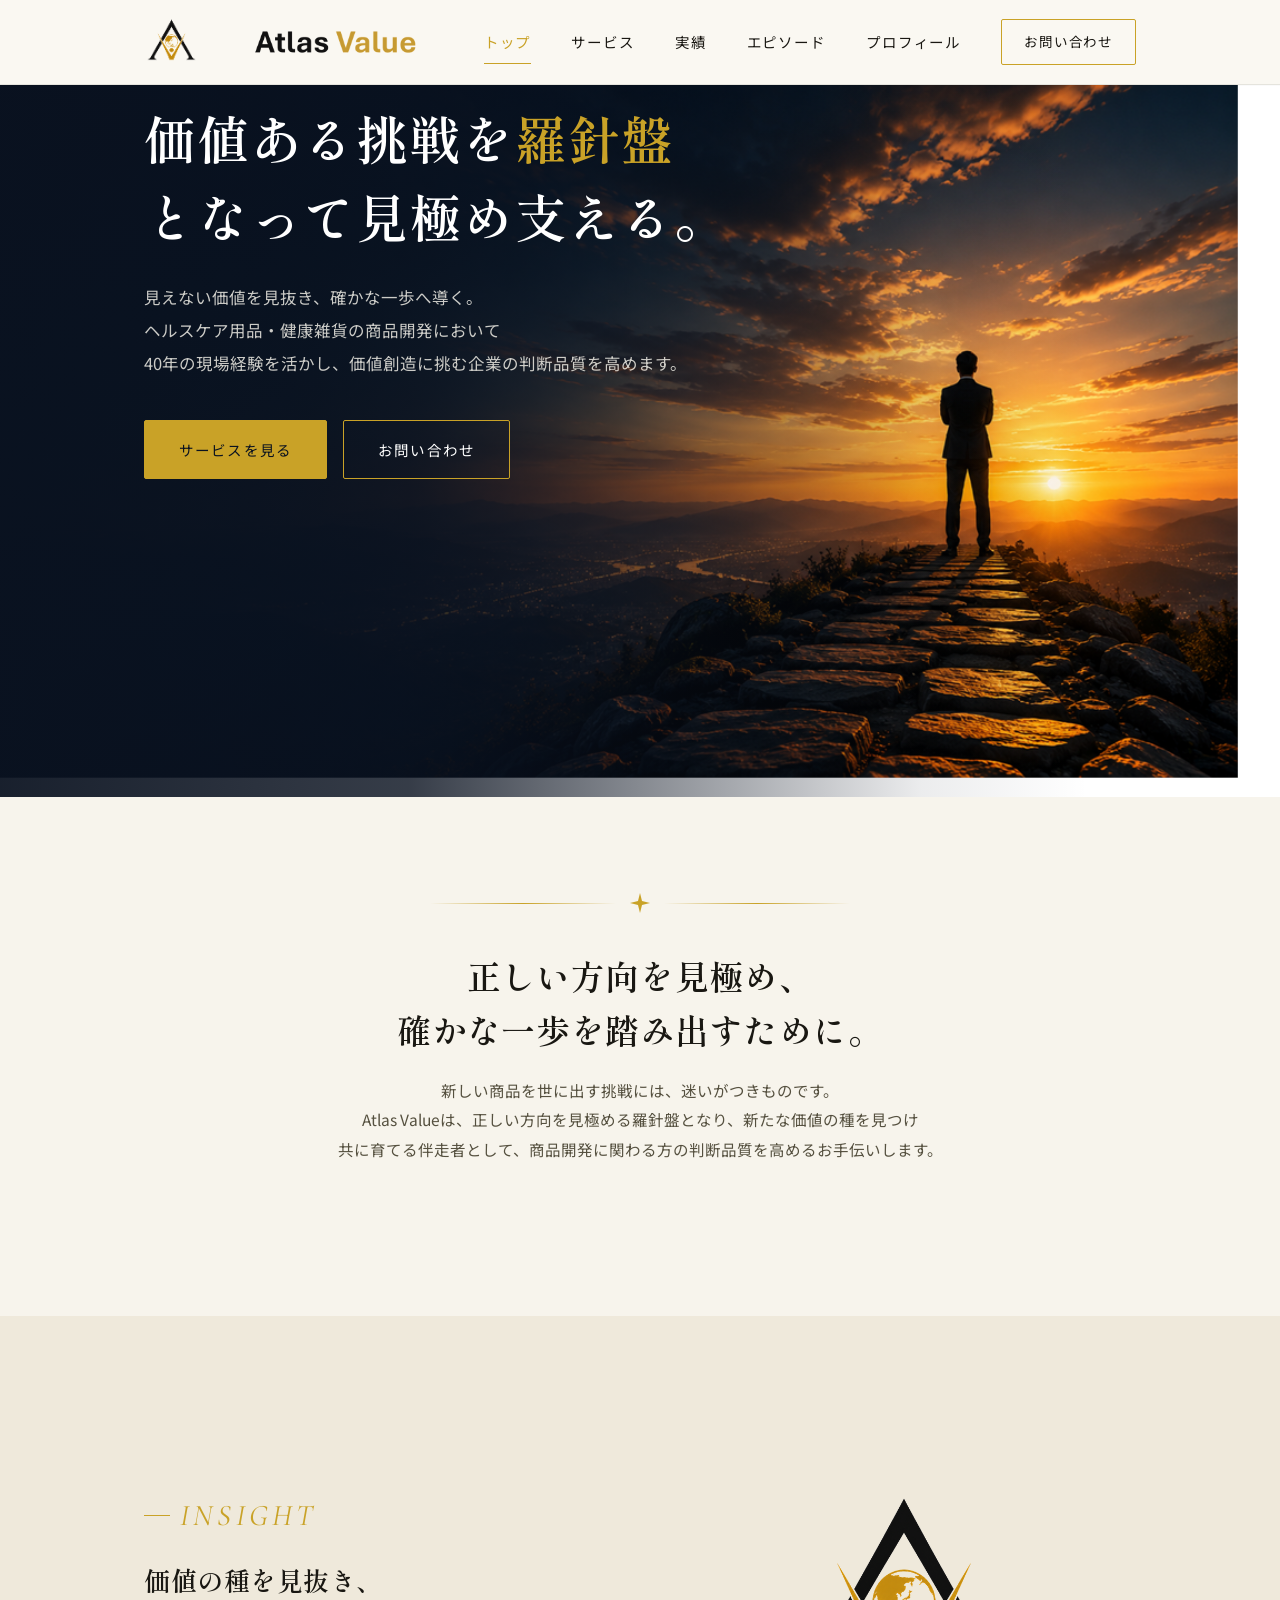
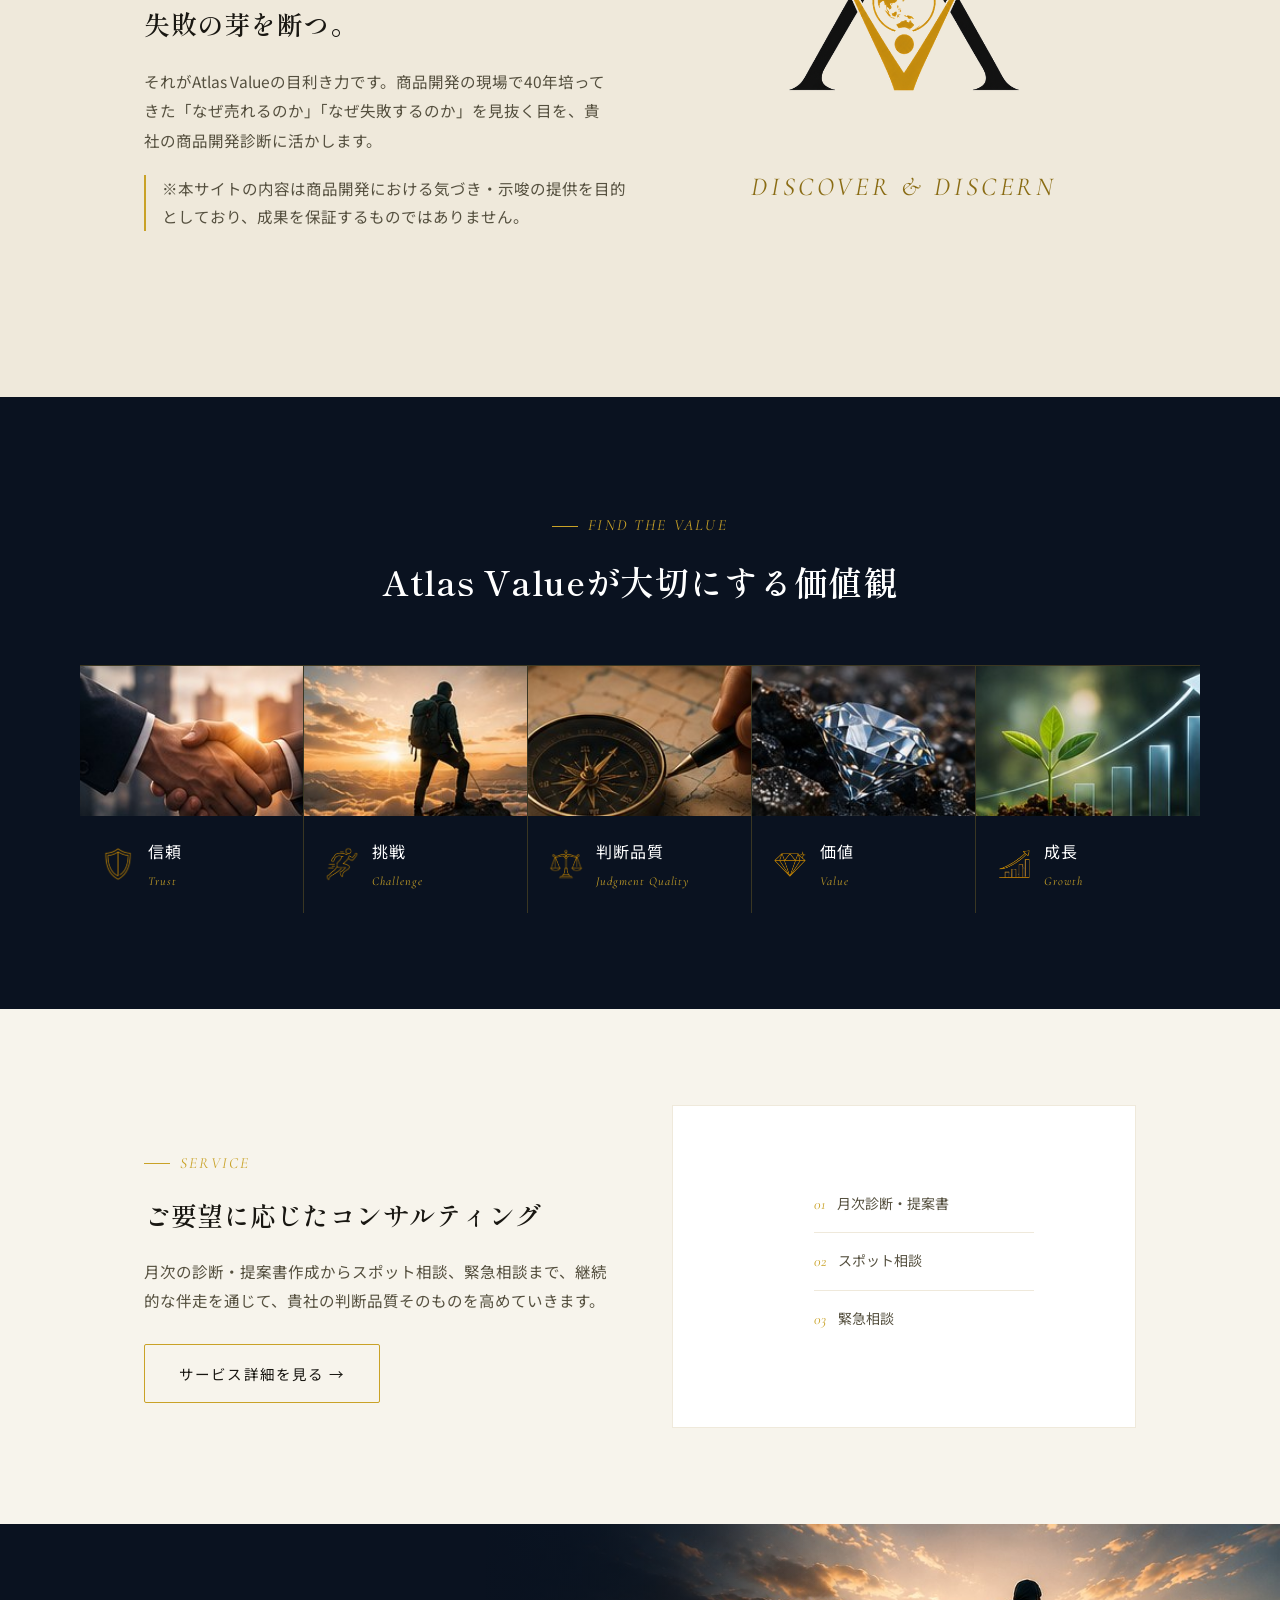
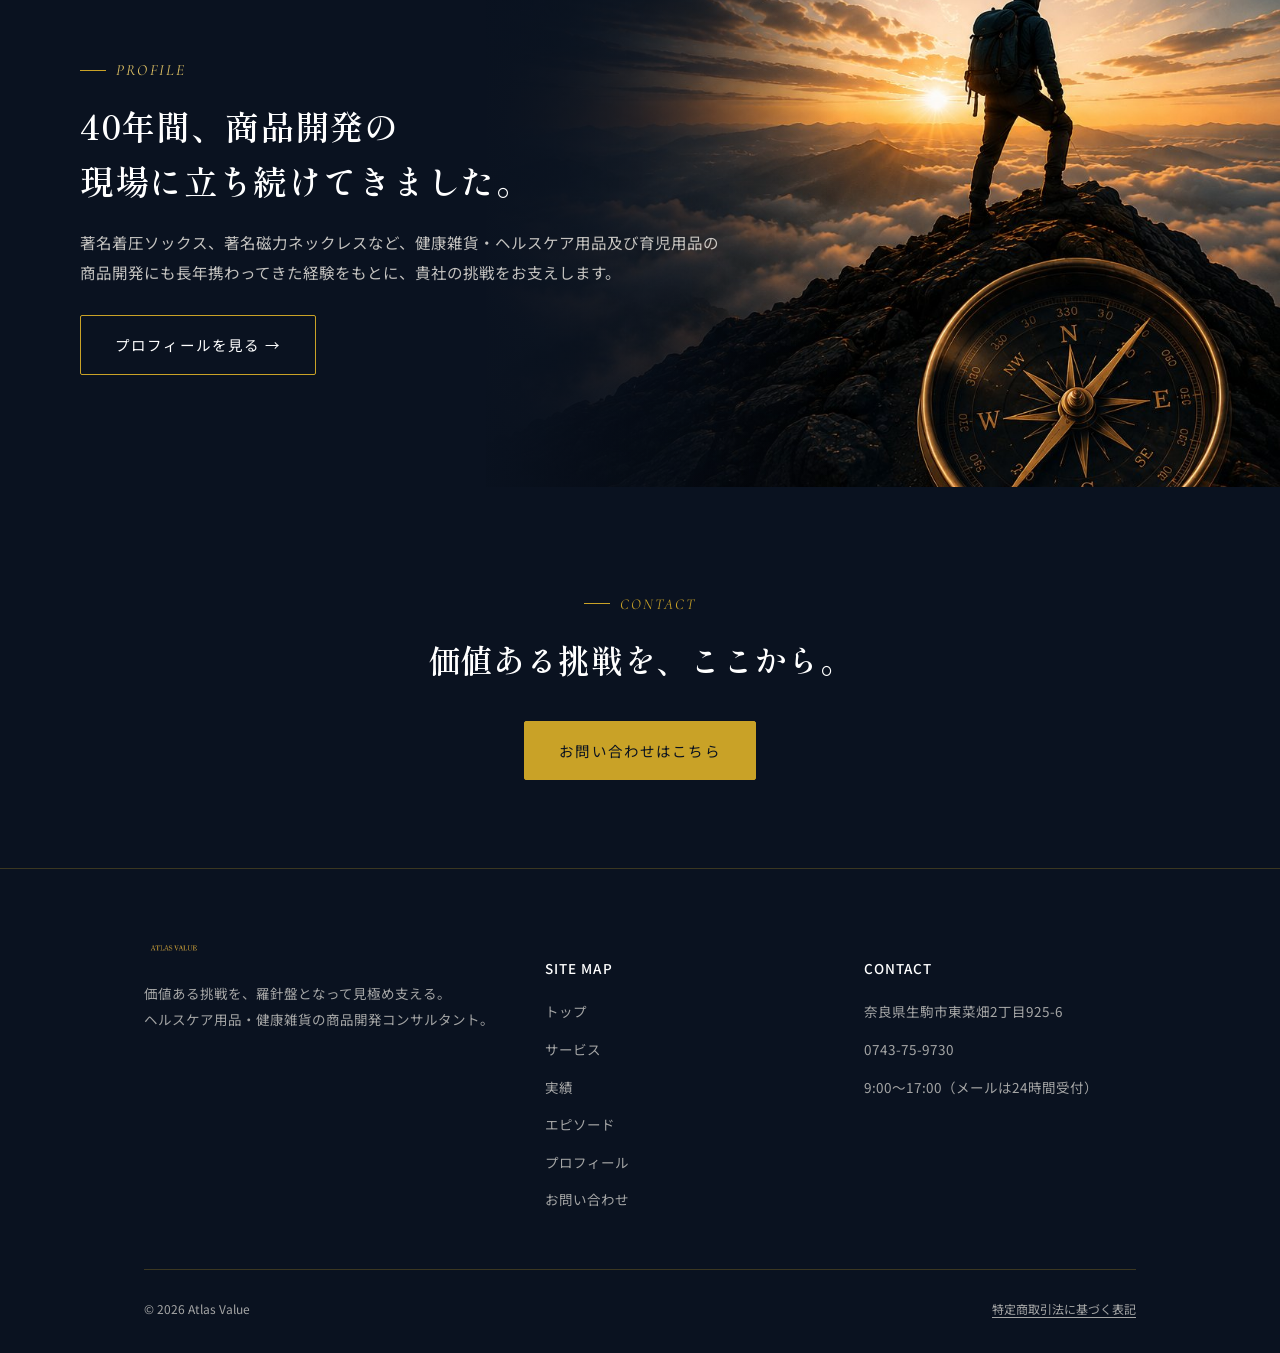
==== commit 9841ac7b: "Add files via upload" ====
--- a/index.html
+++ b/index.html
@@ -6,7 +6,7 @@
 <title>Atlas Value（アトラスバリュー）| 価値ある挑戦を羅針盤となって見極め支える。</title>
 <meta name="description" content="Atlas Valueは、ヘルスケア用品・健康雑貨の商品開発に40年携わってきた経験をもとに、中小企業の商品開発診断を伴走支援するコンサルティングです。">
 <link rel="icon" href="favicon.png">
-<link rel="stylesheet" href="css/style.css?v=22">
+<link rel="stylesheet" href="css/style.css?v=26">
 </head>
 <body>
 
@@ -20,7 +20,7 @@
       <a href="index.html" class="current">トップ</a>
       <a href="service.html">サービス</a>
       <a href="results.html">実績</a>
-      <a href="videos.html">動画</a>
+      <a href="videos.html">エピソード</a>
       <a href="profile.html">プロフィール</a>
       <a href="contact.html#form" class="nav-cta">お問い合わせ</a>
     </nav>
@@ -195,7 +195,7 @@
         <a href="index.html">トップ</a>
         <a href="service.html">サービス</a>
         <a href="results.html">実績</a>
-        <a href="videos.html">動画</a>
+        <a href="videos.html">エピソード</a>
         <a href="profile.html">プロフィール</a>
         <a href="contact.html#form">お問い合わせ</a>
       </div>
--- a/css/style.css
+++ b/css/style.css
@@ -977,6 +977,24 @@
 
 /* ===== videos.html 再生リスト埋め込み ===== */
 .video-embed { position: relative; width: 100%; max-width: 900px; margin: 0 auto; padding-top: 56.25%; border: 1px solid rgba(20,26,45,0.12); box-shadow: 0 20px 50px rgba(20,26,45,0.12); }
-.video-embed iframe { position: absolute; top: 0; left: 0; width: 100%; height: 100%; border: 0; }
+.video-embed iframe, .video-embed #video-player { position: absolute; top: 0; left: 0; width: 100%; height: 100%; border: 0; }
+.mobile-only-btn { display: none; }
+@media (max-width: 640px) {
+  .mobile-only-btn { display: inline-block; }
+}
+.episode-picker { display: grid; grid-template-columns: repeat(3, 1fr); gap: 12px; max-width: 900px; margin: 32px auto 0; }
+@media (max-width: 860px) {
+  .episode-picker { grid-template-columns: repeat(2, 1fr); }
+}
+@media (max-width: 560px) {
+  .episode-picker { grid-template-columns: 1fr; }
+}
+.episode-btn { display: flex; flex-direction: column; align-items: flex-start; gap: 4px; text-align: left; font-family: inherit; padding: 14px 18px; border-radius: 6px; border: 1px solid rgba(20,26,45,0.15); background: var(--white); color: var(--ink); cursor: pointer; transition: all .2s ease; }
+.episode-btn:hover { border-color: var(--gold); }
+.episode-btn .ep-num { font-size: 13px; font-weight: 600; letter-spacing: 0.06em; color: var(--gold); }
+.episode-btn .ep-sub { font-size: 13.5px; line-height: 1.5; color: var(--ink); }
+.episode-btn.active { background: var(--navy-deep); border-color: var(--navy-deep); }
+.episode-btn.active .ep-num { color: var(--gold); }
+.episode-btn.active .ep-sub { color: var(--white); }
 
 /* redeploy trigger */
